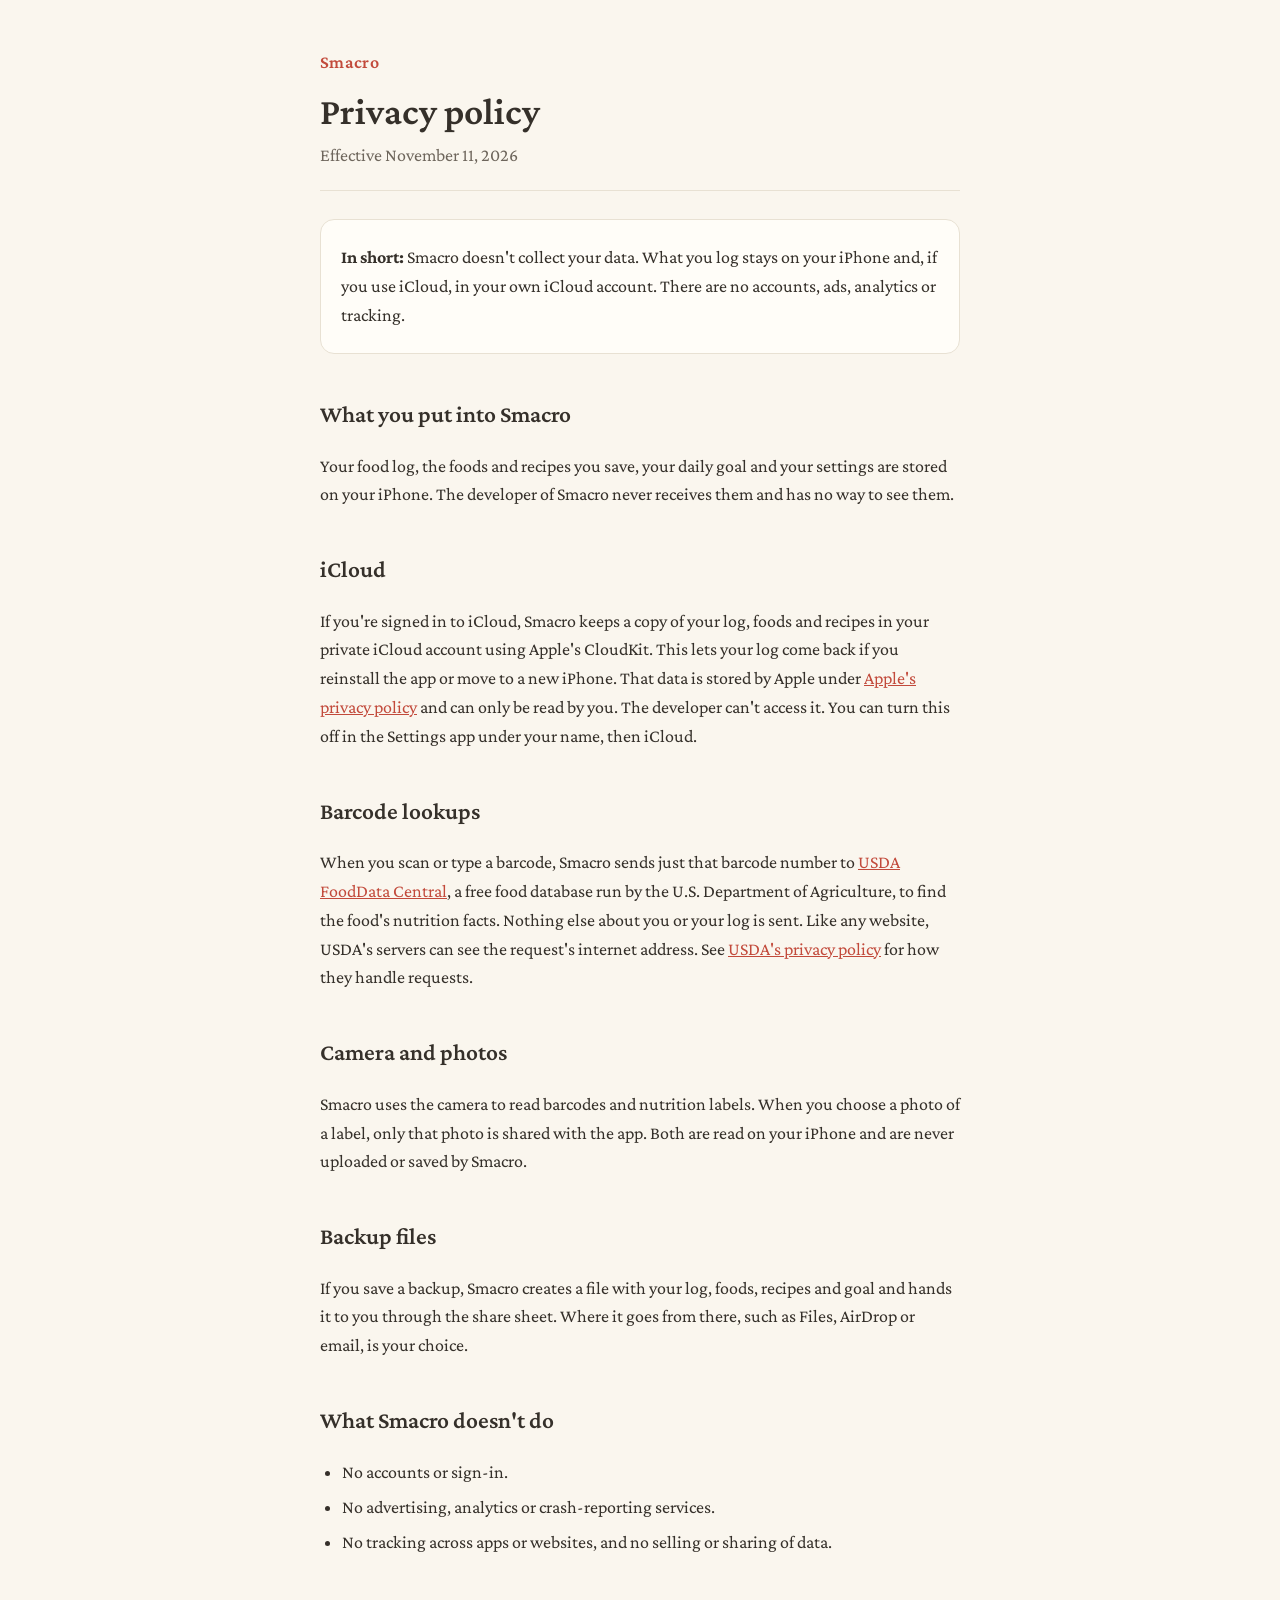
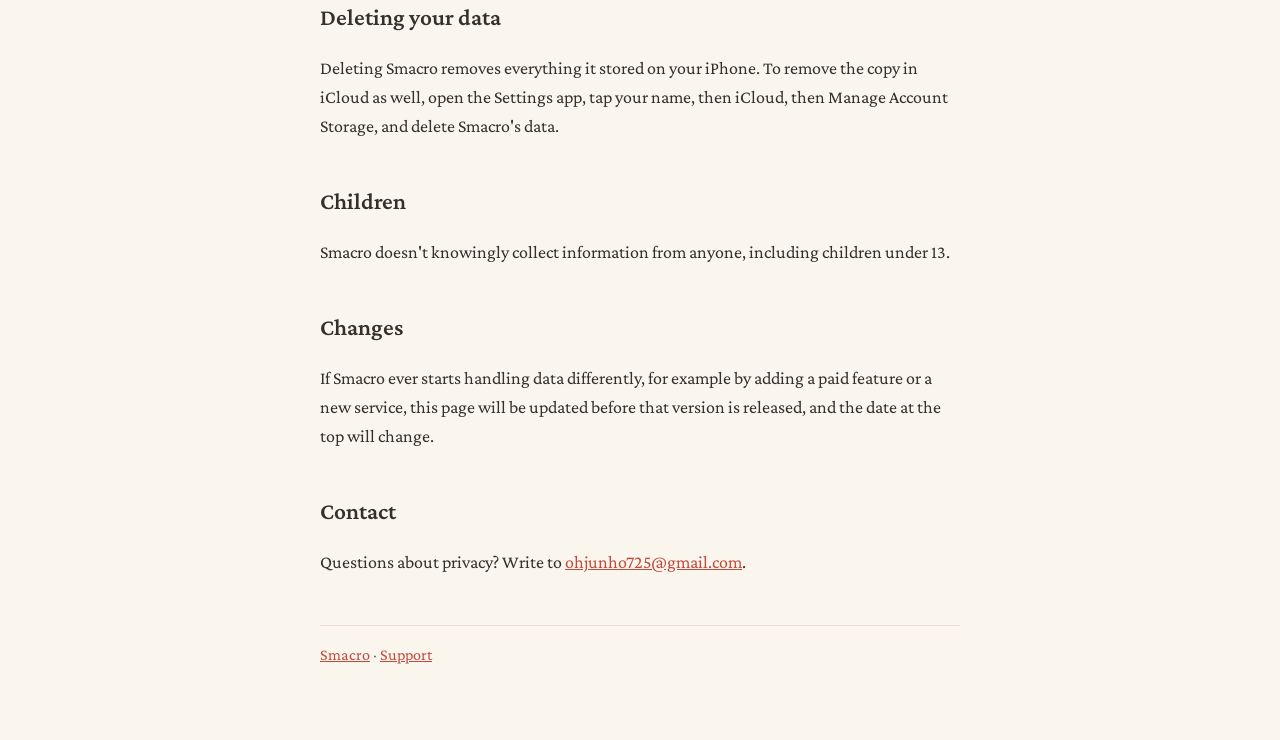
==== privacy.html @ b34d1b71 "Add the Smacro home, support and privacy policy pages Co-Authored-By: Claude Opus 5.5 <noreply@anthr" ====
<!doctype html>
<html lang="en">
<head>
<meta charset="utf-8">
<meta name="viewport" content="width=device-width, initial-scale=1">
<title>Smacro Privacy Policy</title>
<link rel="preconnect" href="https://fonts.googleapis.com">
<link href="https://fonts.googleapis.com/css2?family=Crimson+Pro:wght@400;600&display=swap" rel="stylesheet">
<link rel="stylesheet" href="style.css">
</head>
<body>
<main>
<header>
  <a class="brand" href="./">Smacro</a>
  <h1>Privacy policy</h1>
  <p class="meta">Effective November 11, 2026</p>
</header>

<div class="card">
  <p><strong>In short:</strong> Smacro doesn't collect your data. What you log stays on your iPhone and, if you use iCloud, in your own iCloud account. There are no accounts, ads, analytics or tracking.</p>
</div>

<h2>What you put into Smacro</h2>
<p>Your food log, the foods and recipes you save, your daily goal and your settings are stored on your iPhone. The developer of Smacro never receives them and has no way to see them.</p>

<h2>iCloud</h2>
<p>If you're signed in to iCloud, Smacro keeps a copy of your log, foods and recipes in your private iCloud account using Apple's CloudKit. This lets your log come back if you reinstall the app or move to a new iPhone. That data is stored by Apple under <a href="https://www.apple.com/legal/privacy/">Apple's privacy policy</a> and can only be read by you. The developer can't access it. You can turn this off in the Settings app under your name, then iCloud.</p>

<h2>Barcode lookups</h2>
<p>When you scan or type a barcode, Smacro sends just that barcode number to <a href="https://fdc.nal.usda.gov">USDA FoodData Central</a>, a free food database run by the U.S. Department of Agriculture, to find the food's nutrition facts. Nothing else about you or your log is sent. Like any website, USDA's servers can see the request's internet address. See <a href="https://www.usda.gov/privacy-policy">USDA's privacy policy</a> for how they handle requests.</p>

<h2>Camera and photos</h2>
<p>Smacro uses the camera to read barcodes and nutrition labels. When you choose a photo of a label, only that photo is shared with the app. Both are read on your iPhone and are never uploaded or saved by Smacro.</p>

<h2>Backup files</h2>
<p>If you save a backup, Smacro creates a file with your log, foods, recipes and goal and hands it to you through the share sheet. Where it goes from there, such as Files, AirDrop or email, is your choice.</p>

<h2>What Smacro doesn't do</h2>
<ul>
  <li>No accounts or sign-in.</li>
  <li>No advertising, analytics or crash-reporting services.</li>
  <li>No tracking across apps or websites, and no selling or sharing of data.</li>
</ul>

<h2>Deleting your data</h2>
<p>Deleting Smacro removes everything it stored on your iPhone. To remove the copy in iCloud as well, open the Settings app, tap your name, then iCloud, then Manage Account Storage, and delete Smacro's data.</p>

<h2>Children</h2>
<p>Smacro doesn't knowingly collect information from anyone, including children under 13.</p>

<h2>Changes</h2>
<p>If Smacro ever starts handling data differently, for example by adding a paid feature or a new service, this page will be updated before that version is released, and the date at the top will change.</p>

<h2>Contact</h2>
<p>Questions about privacy? Write to <a href="mailto:ohjunho725@gmail.com">ohjunho725@gmail.com</a>.</p>

<footer><a href="./">Smacro</a> · <a href="support.html">Support</a></footer>
</main>
</body>
</html>
---- style.css ----
:root {
  --paper: #FAF6EE;
  --card: #FFFDF8;
  --ink: #35302A;
  --soft: #6E665C;
  --rule: #E8E1D3;
  --accent: #C24A3B;
  color-scheme: light dark;
}
@media (prefers-color-scheme: dark) {
  :root {
    --paper: #1D1A17;
    --card: #282420;
    --ink: #E9E2D6;
    --soft: #A9A094;
    --rule: #35302A;
    --accent: #F2665C;
  }
}
* { box-sizing: border-box; }
body {
  margin: 0;
  background: var(--paper);
  color: var(--ink);
  font: 18px/1.6 "Crimson Pro", Georgia, "Times New Roman", serif;
  -webkit-text-size-adjust: 100%;
}
main { max-width: 680px; margin: 0 auto; padding: 48px 20px 72px; }
header { border-bottom: 1px solid var(--rule); padding-bottom: 20px; margin-bottom: 28px; }
.brand { color: var(--accent); text-decoration: none; font-weight: 600; letter-spacing: 0.02em; }
h1 { font-size: 2.1em; line-height: 1.15; margin: 0.35em 0 0.2em; font-weight: 600; }
h2 { font-size: 1.3em; margin: 1.8em 0 0.4em; font-weight: 600; }
p, li { color: var(--ink); }
.meta { color: var(--soft); margin: 0; }
a { color: var(--accent); }
ul { padding-left: 1.2em; }
li + li { margin-top: 0.35em; }
.card { background: var(--card); border: 1px solid var(--rule); border-radius: 14px; padding: 18px 20px; margin: 20px 0; }
.card p { margin: 0.3em 0; }
nav { display: flex; gap: 20px; flex-wrap: wrap; margin-top: 8px; }
footer { border-top: 1px solid var(--rule); margin-top: 48px; padding-top: 16px; color: var(--soft); font-size: 0.9em; }
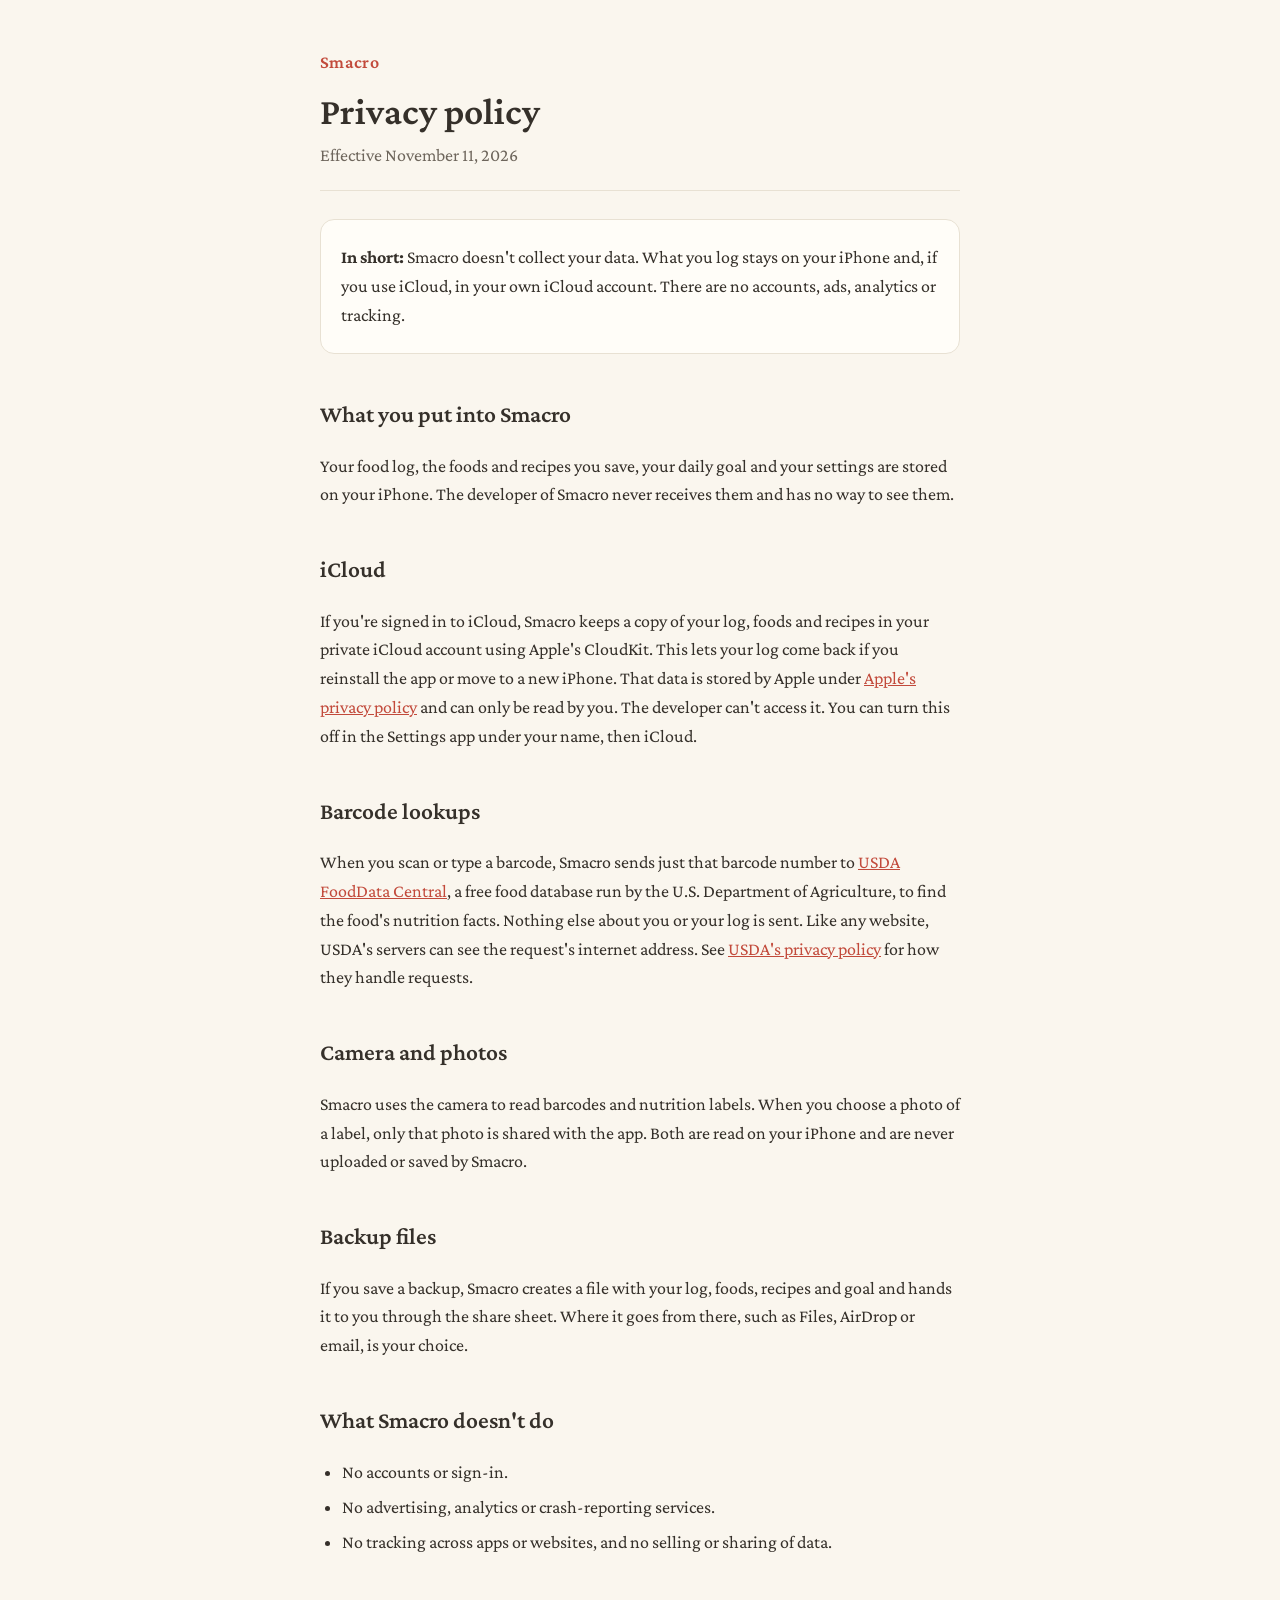
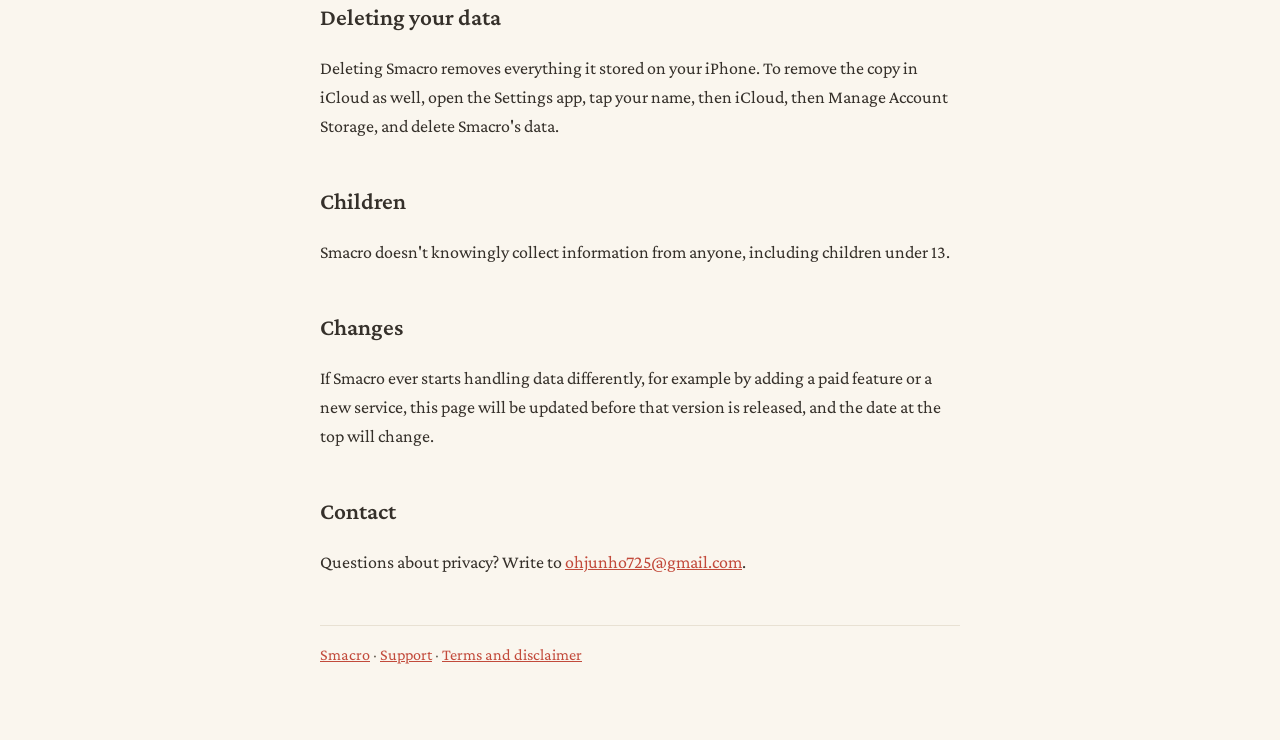
==== commit 31275ee3: "Add terms and a not-medical-advice disclaimer, linked from every page Co-Authored-By: Claude Opus 5." ====
--- a/privacy.html
+++ b/privacy.html
@@ -54,7 +54,7 @@
 <h2>Contact</h2>
 <p>Questions about privacy? Write to <a href="mailto:ohjunho725@gmail.com">ohjunho725@gmail.com</a>.</p>
 
-<footer><a href="./">Smacro</a> · <a href="support.html">Support</a></footer>
+<footer><a href="./">Smacro</a> · <a href="support.html">Support</a> · <a href="terms.html">Terms and disclaimer</a></footer>
 </main>
 </body>
 </html>
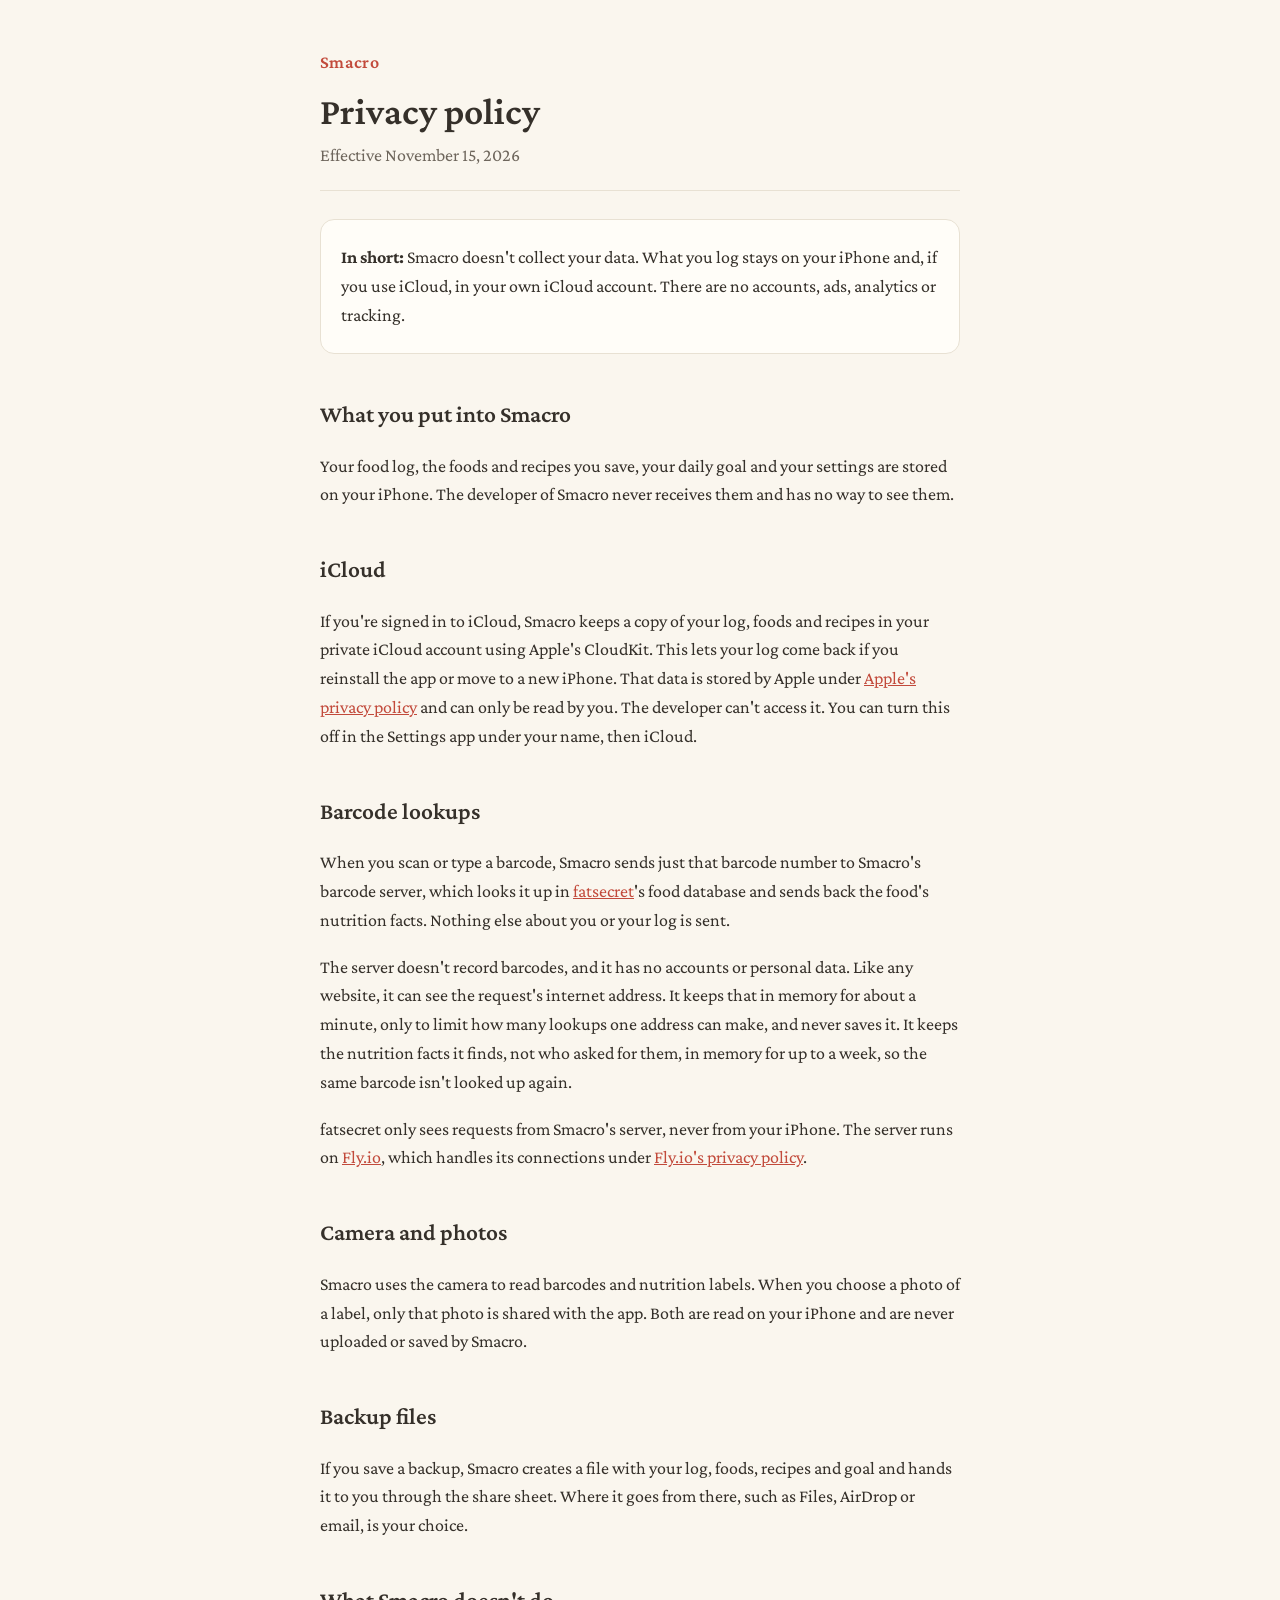
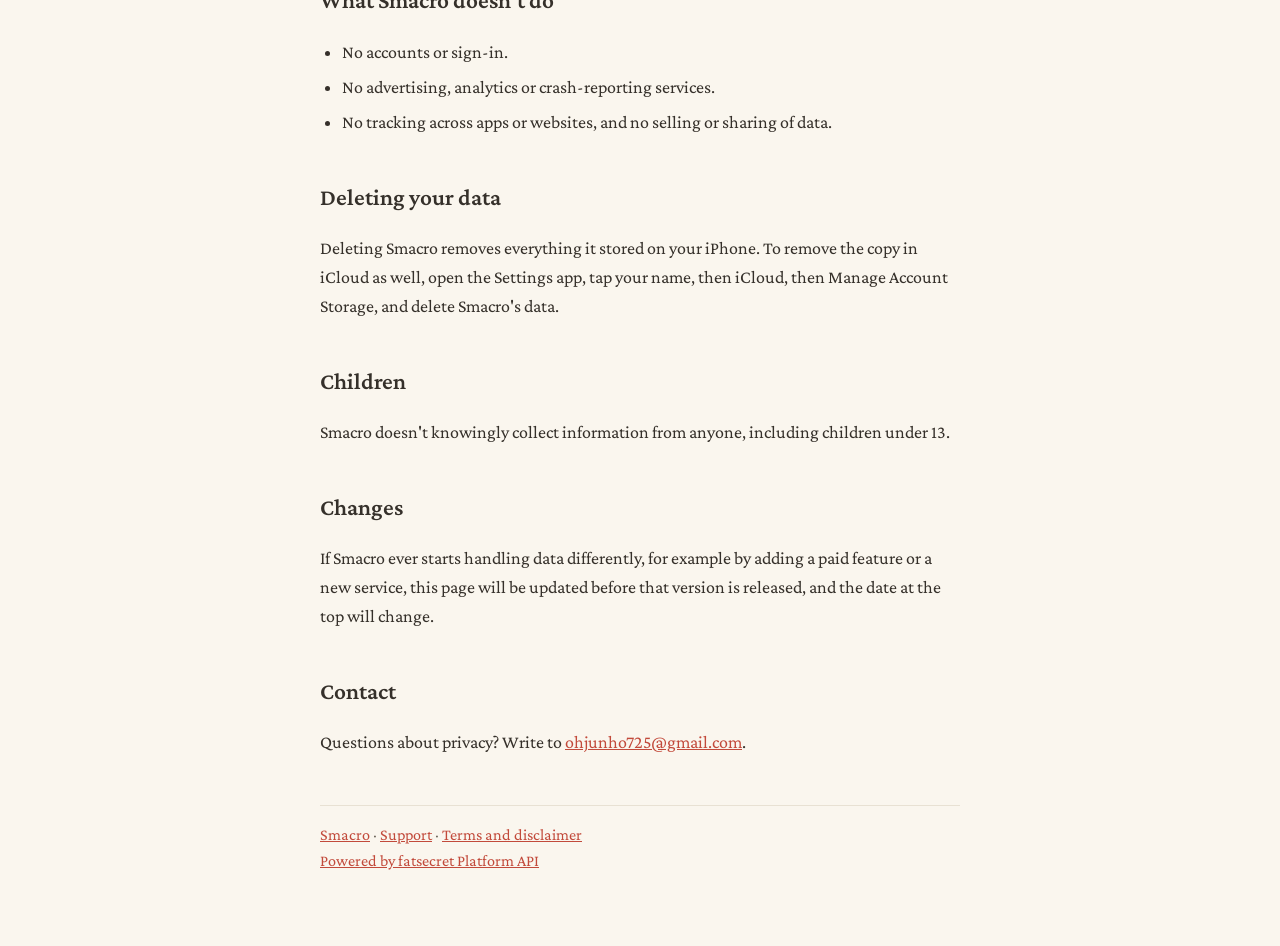
==== commit 36e1a29f: "Say barcodes are looked up in fatsecret, and credit fatsecret Barcode lookups now go to Smacro's own" ====
--- a/privacy.html
+++ b/privacy.html
@@ -13,7 +13,7 @@
 <header>
   <a class="brand" href="./">Smacro</a>
   <h1>Privacy policy</h1>
-  <p class="meta">Effective November 11, 2026</p>
+  <p class="meta">Effective November 15, 2026</p>
 </header>
 
 <div class="card">
@@ -27,7 +27,9 @@
 <p>If you're signed in to iCloud, Smacro keeps a copy of your log, foods and recipes in your private iCloud account using Apple's CloudKit. This lets your log come back if you reinstall the app or move to a new iPhone. That data is stored by Apple under <a href="https://www.apple.com/legal/privacy/">Apple's privacy policy</a> and can only be read by you. The developer can't access it. You can turn this off in the Settings app under your name, then iCloud.</p>
 
 <h2>Barcode lookups</h2>
-<p>When you scan or type a barcode, Smacro sends just that barcode number to <a href="https://fdc.nal.usda.gov">USDA FoodData Central</a>, a free food database run by the U.S. Department of Agriculture, to find the food's nutrition facts. Nothing else about you or your log is sent. Like any website, USDA's servers can see the request's internet address. See <a href="https://www.usda.gov/privacy-policy">USDA's privacy policy</a> for how they handle requests.</p>
+<p>When you scan or type a barcode, Smacro sends just that barcode number to Smacro's barcode server, which looks it up in <a href="https://www.fatsecret.com">fatsecret</a>'s food database and sends back the food's nutrition facts. Nothing else about you or your log is sent.</p>
+<p>The server doesn't record barcodes, and it has no accounts or personal data. Like any website, it can see the request's internet address. It keeps that in memory for about a minute, only to limit how many lookups one address can make, and never saves it. It keeps the nutrition facts it finds, not who asked for them, in memory for up to a week, so the same barcode isn't looked up again.</p>
+<p>fatsecret only sees requests from Smacro's server, never from your iPhone. The server runs on <a href="https://fly.io">Fly.io</a>, which handles its connections under <a href="https://fly.io/legal/privacy-policy">Fly.io's privacy policy</a>.</p>
 
 <h2>Camera and photos</h2>
 <p>Smacro uses the camera to read barcodes and nutrition labels. When you choose a photo of a label, only that photo is shared with the app. Both are read on your iPhone and are never uploaded or saved by Smacro.</p>
@@ -54,7 +56,7 @@
 <h2>Contact</h2>
 <p>Questions about privacy? Write to <a href="mailto:ohjunho725@gmail.com">ohjunho725@gmail.com</a>.</p>
 
-<footer><a href="./">Smacro</a> · <a href="support.html">Support</a> · <a href="terms.html">Terms and disclaimer</a></footer>
+<footer><a href="./">Smacro</a> · <a href="support.html">Support</a> · <a href="terms.html">Terms and disclaimer</a><br><a href="https://platform.fatsecret.com">Powered by fatsecret Platform API</a></footer>
 </main>
 </body>
 </html>
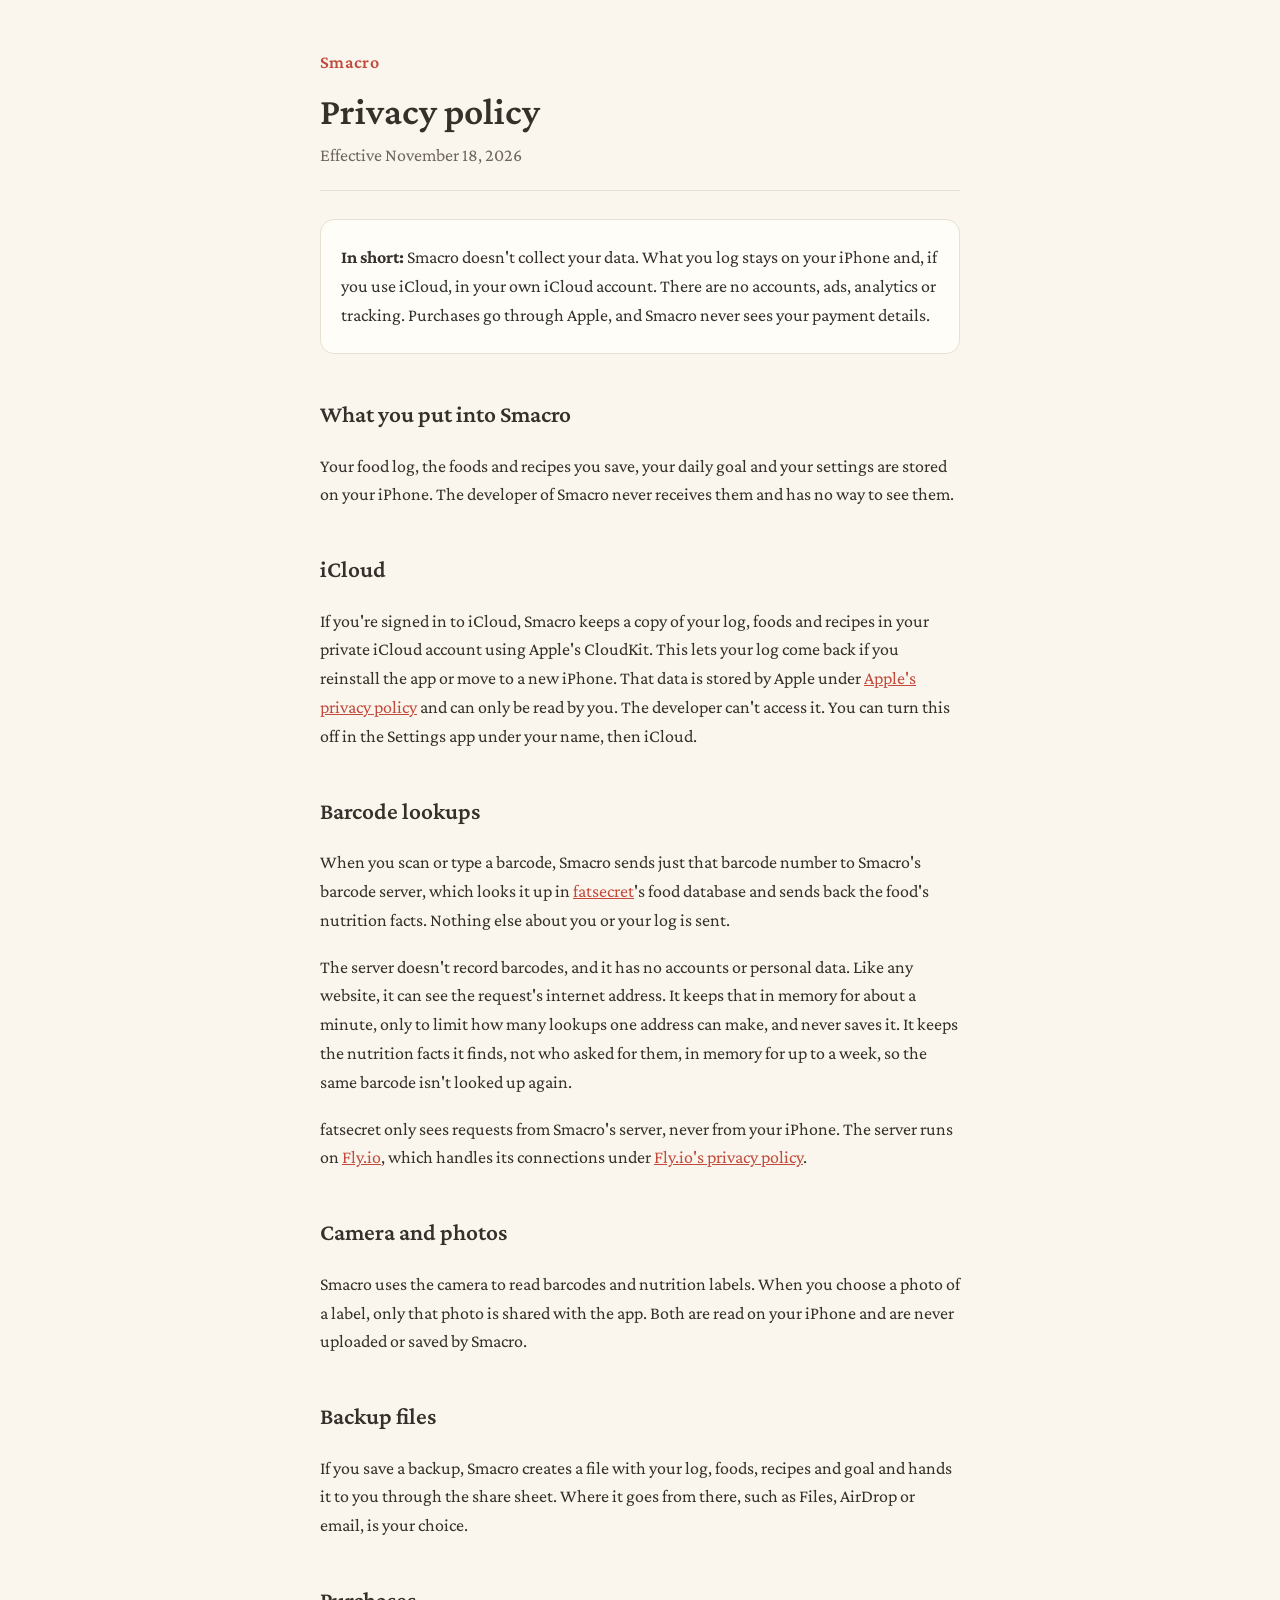
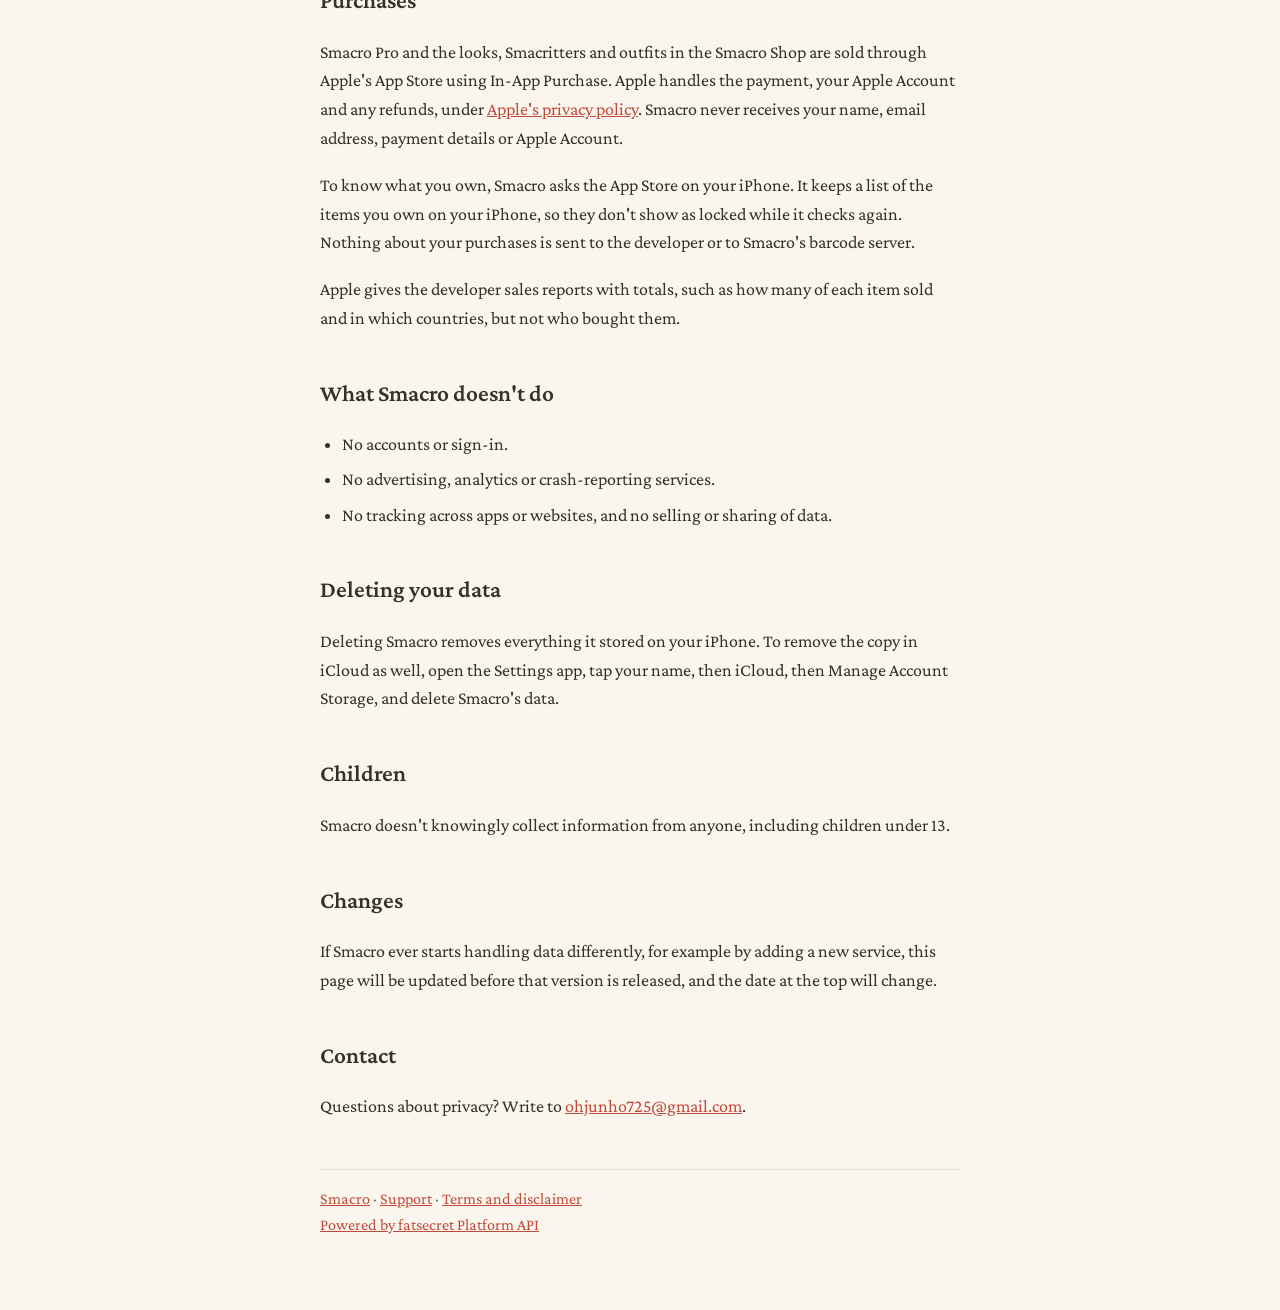
==== commit a15113c7: "Cover purchases in the privacy policy, support page and terms The privacy policy says purchases go t" ====
--- a/privacy.html
+++ b/privacy.html
@@ -13,11 +13,11 @@
 <header>
   <a class="brand" href="./">Smacro</a>
   <h1>Privacy policy</h1>
-  <p class="meta">Effective November 15, 2026</p>
+  <p class="meta">Effective November 18, 2026</p>
 </header>
 
 <div class="card">
-  <p><strong>In short:</strong> Smacro doesn't collect your data. What you log stays on your iPhone and, if you use iCloud, in your own iCloud account. There are no accounts, ads, analytics or tracking.</p>
+  <p><strong>In short:</strong> Smacro doesn't collect your data. What you log stays on your iPhone and, if you use iCloud, in your own iCloud account. There are no accounts, ads, analytics or tracking. Purchases go through Apple, and Smacro never sees your payment details.</p>
 </div>
 
 <h2>What you put into Smacro</h2>
@@ -37,6 +37,11 @@
 <h2>Backup files</h2>
 <p>If you save a backup, Smacro creates a file with your log, foods, recipes and goal and hands it to you through the share sheet. Where it goes from there, such as Files, AirDrop or email, is your choice.</p>
 
+<h2>Purchases</h2>
+<p>Smacro Pro and the looks, Smacritters and outfits in the Smacro Shop are sold through Apple's App Store using In-App Purchase. Apple handles the payment, your Apple Account and any refunds, under <a href="https://www.apple.com/legal/privacy/">Apple's privacy policy</a>. Smacro never receives your name, email address, payment details or Apple Account.</p>
+<p>To know what you own, Smacro asks the App Store on your iPhone. It keeps a list of the items you own on your iPhone, so they don't show as locked while it checks again. Nothing about your purchases is sent to the developer or to Smacro's barcode server.</p>
+<p>Apple gives the developer sales reports with totals, such as how many of each item sold and in which countries, but not who bought them.</p>
+
 <h2>What Smacro doesn't do</h2>
 <ul>
   <li>No accounts or sign-in.</li>
@@ -51,7 +56,7 @@
 <p>Smacro doesn't knowingly collect information from anyone, including children under 13.</p>
 
 <h2>Changes</h2>
-<p>If Smacro ever starts handling data differently, for example by adding a paid feature or a new service, this page will be updated before that version is released, and the date at the top will change.</p>
+<p>If Smacro ever starts handling data differently, for example by adding a new service, this page will be updated before that version is released, and the date at the top will change.</p>
 
 <h2>Contact</h2>
 <p>Questions about privacy? Write to <a href="mailto:ohjunho725@gmail.com">ohjunho725@gmail.com</a>.</p>
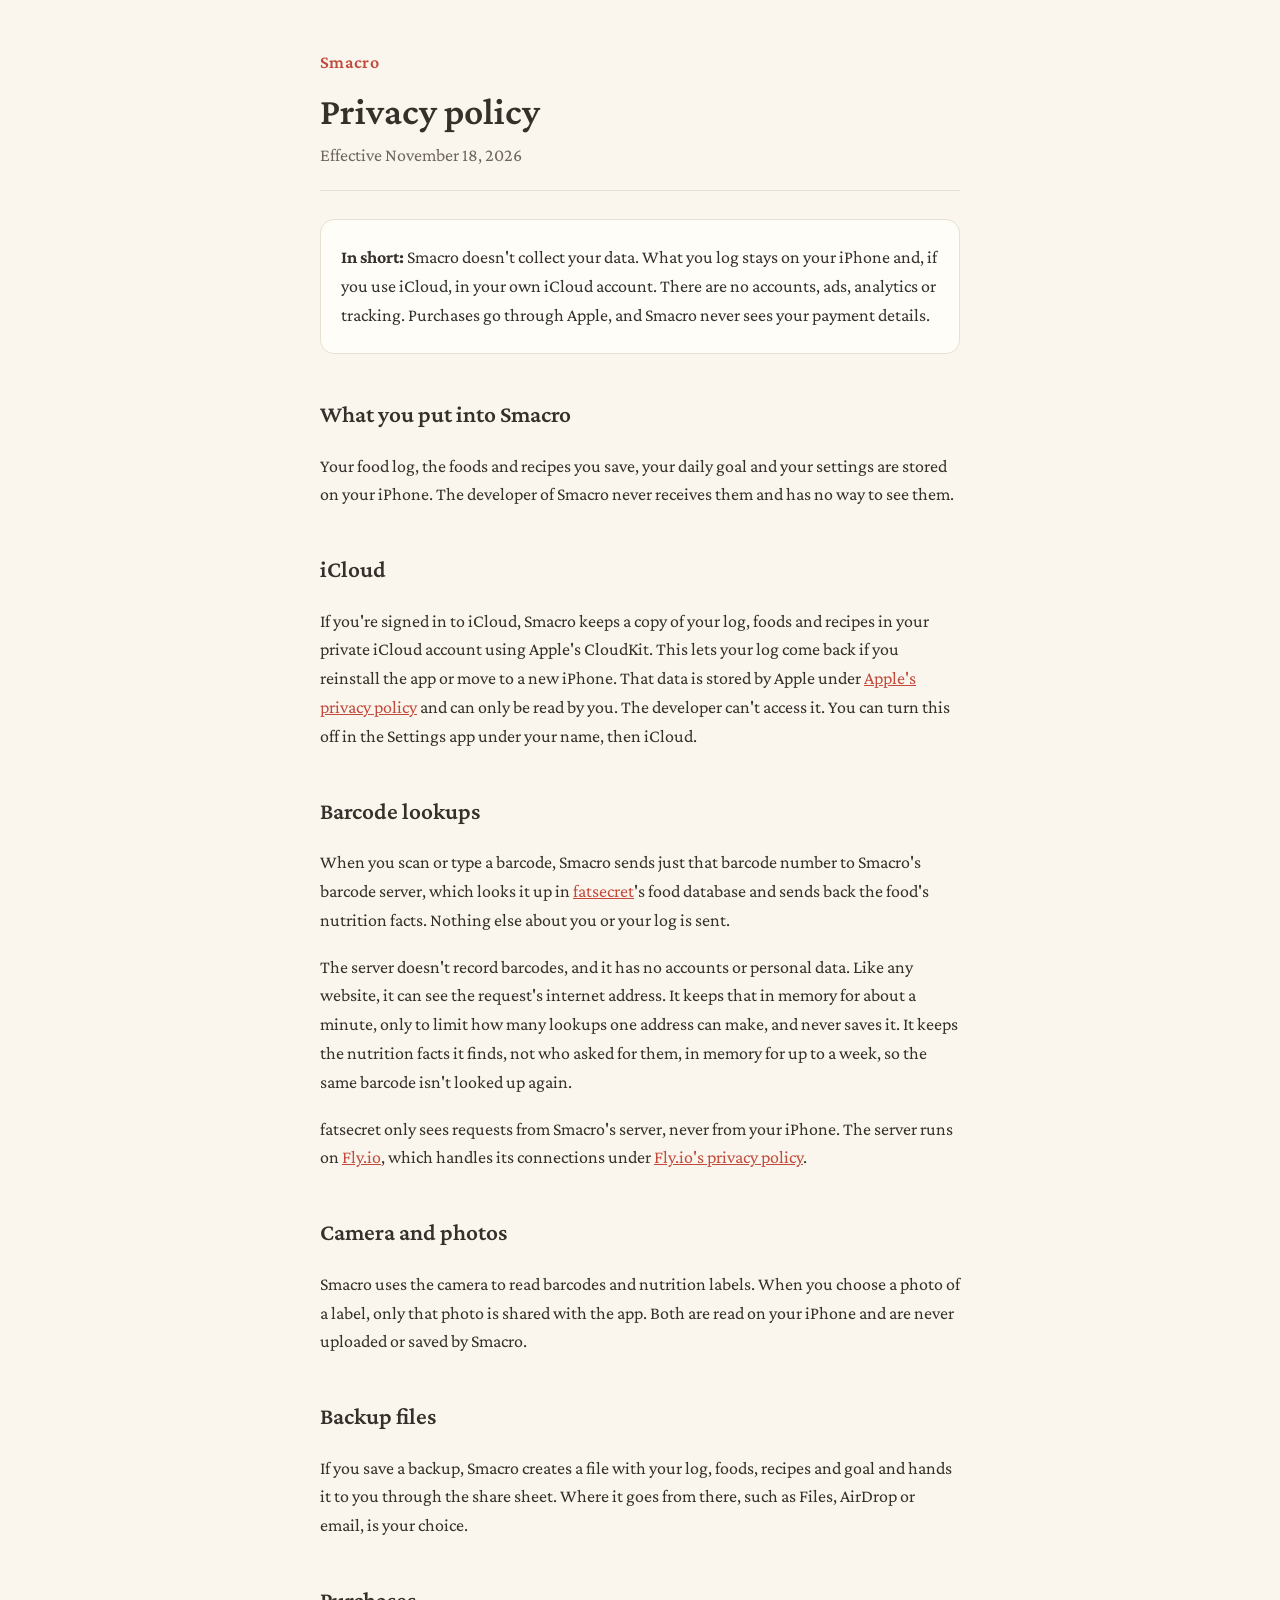
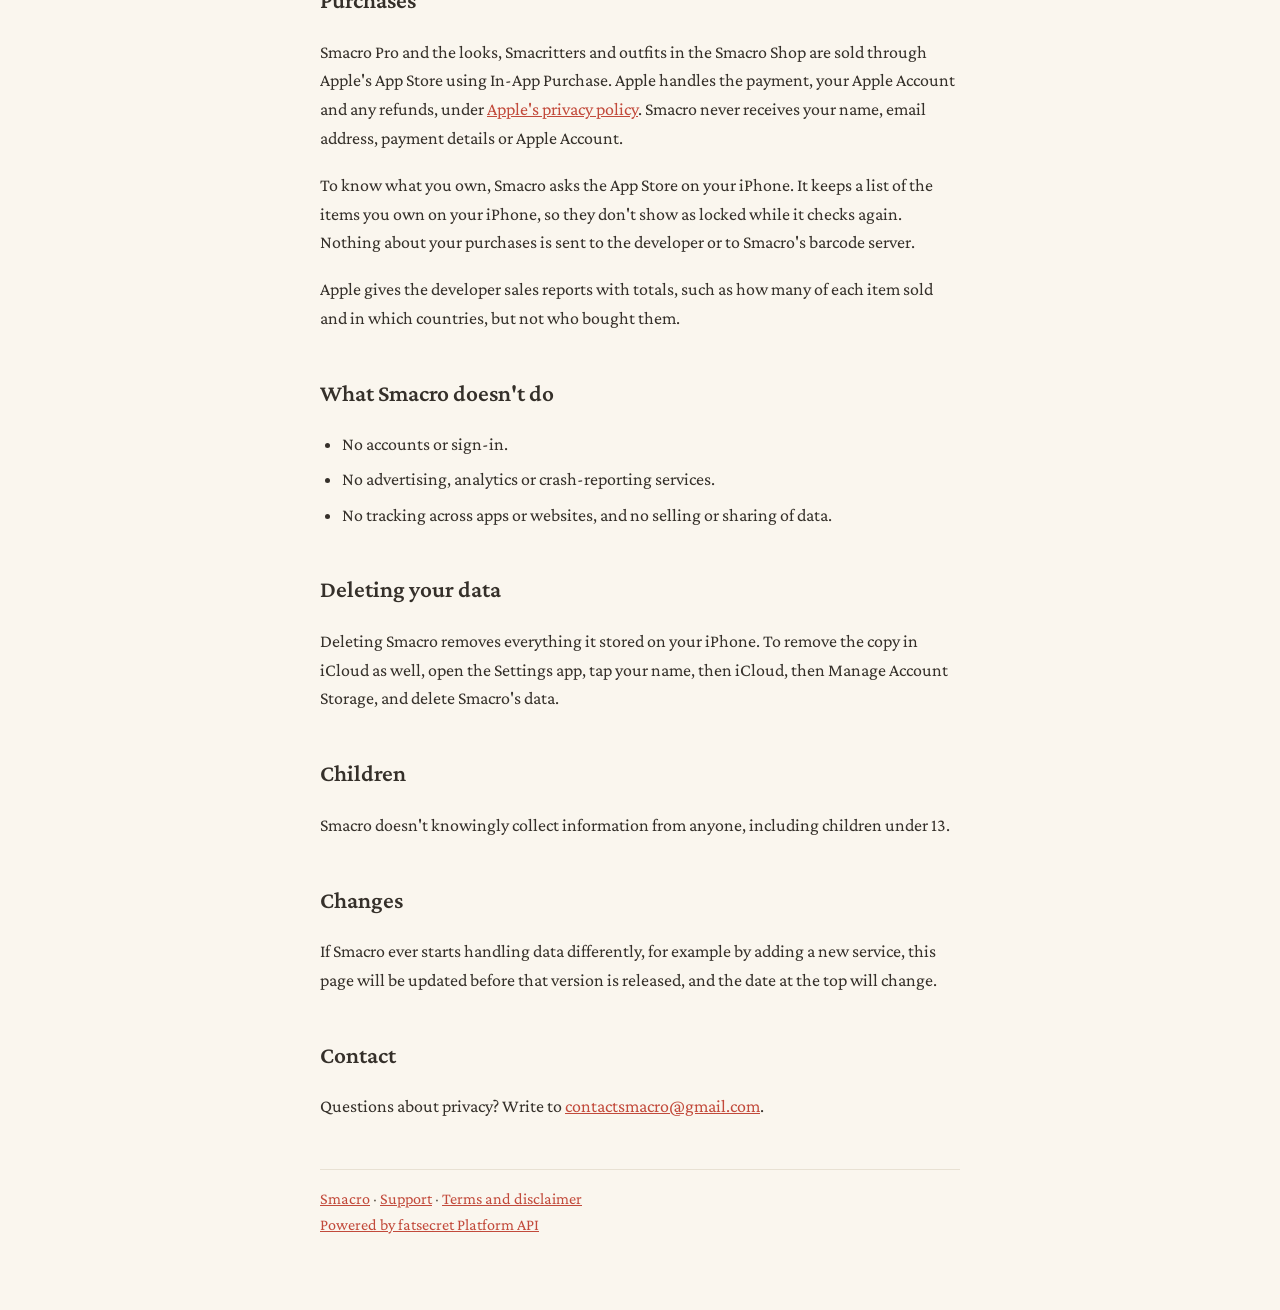
==== commit 4e62379a: "Use the Smacro contact email on all pages Co-Authored-By: Claude Sonnet 5.5 <noreply@anthropic.com>" ====
--- a/privacy.html
+++ b/privacy.html
@@ -59,7 +59,7 @@
 <p>If Smacro ever starts handling data differently, for example by adding a new service, this page will be updated before that version is released, and the date at the top will change.</p>
 
 <h2>Contact</h2>
-<p>Questions about privacy? Write to <a href="mailto:ohjunho725@gmail.com">ohjunho725@gmail.com</a>.</p>
+<p>Questions about privacy? Write to <a href="mailto:contactsmacro@gmail.com">contactsmacro@gmail.com</a>.</p>
 
 <footer><a href="./">Smacro</a> · <a href="support.html">Support</a> · <a href="terms.html">Terms and disclaimer</a><br><a href="https://platform.fatsecret.com">Powered by fatsecret Platform API</a></footer>
 </main>
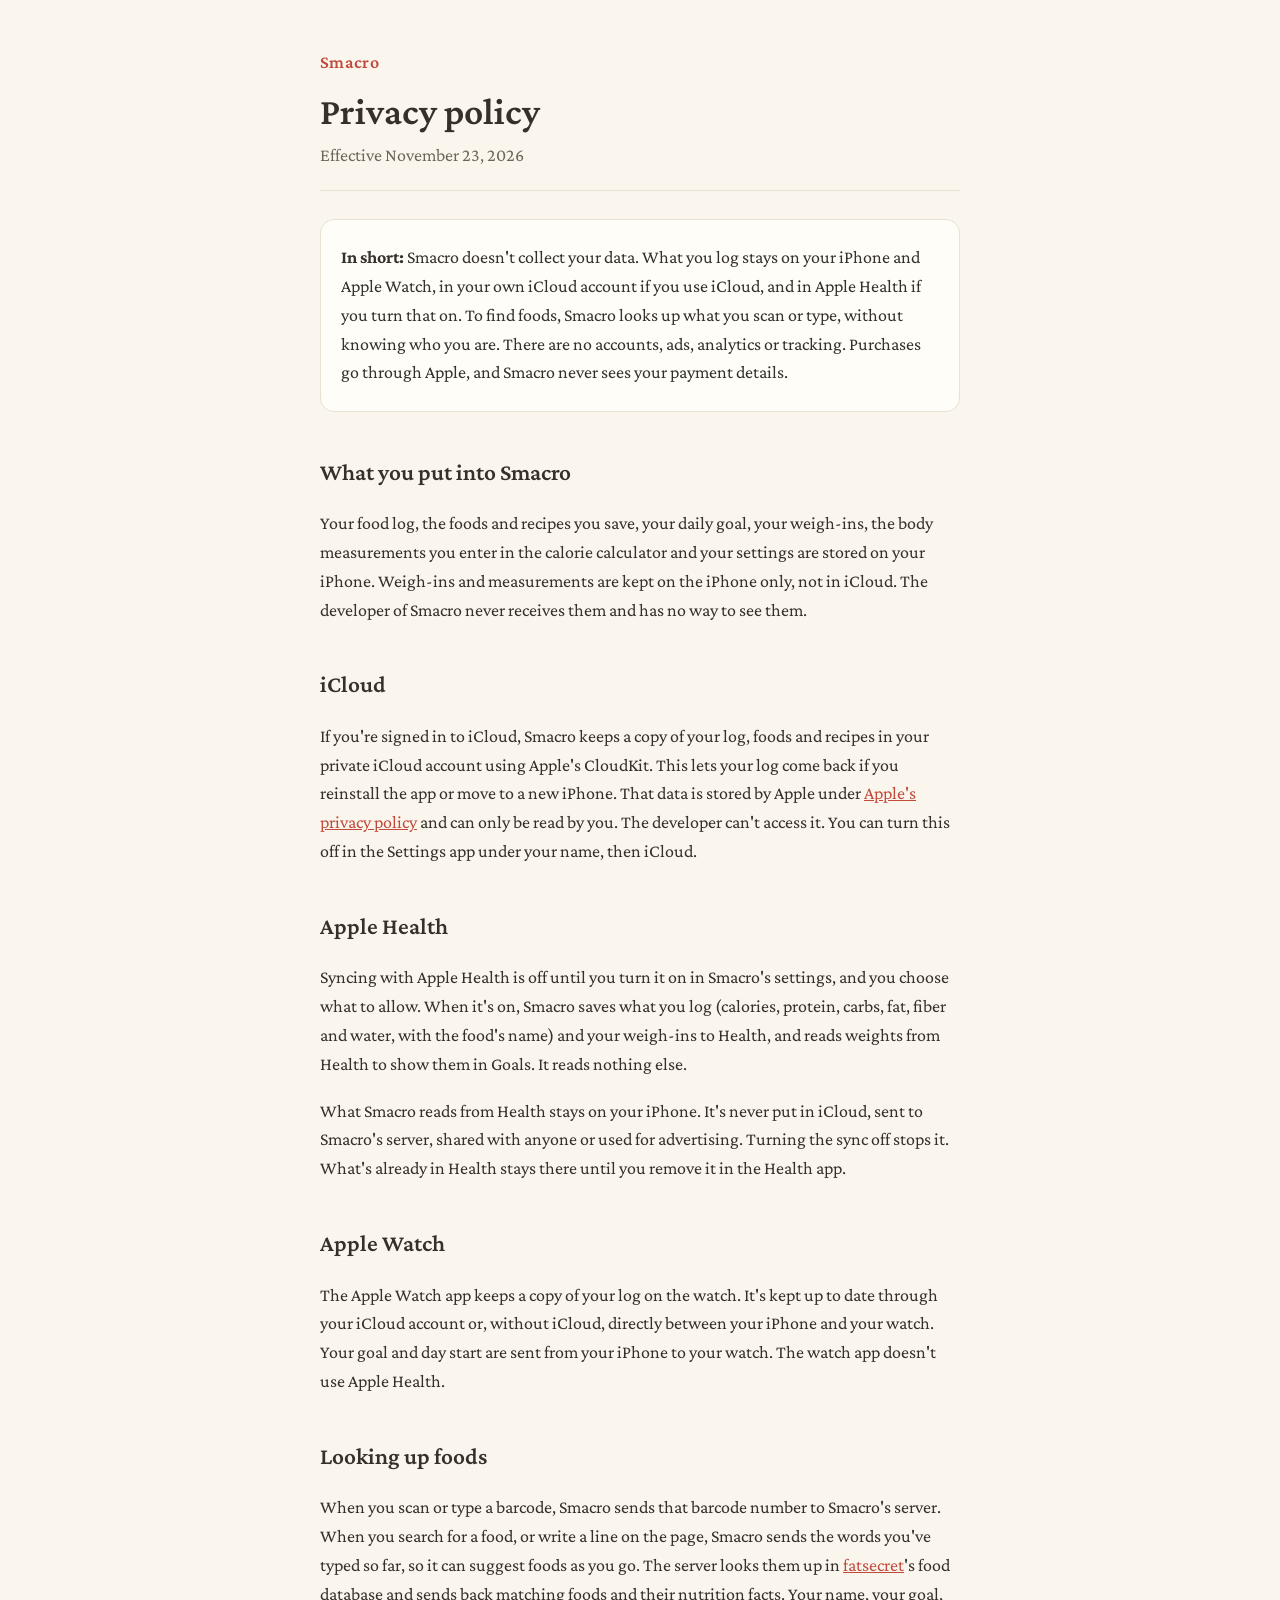
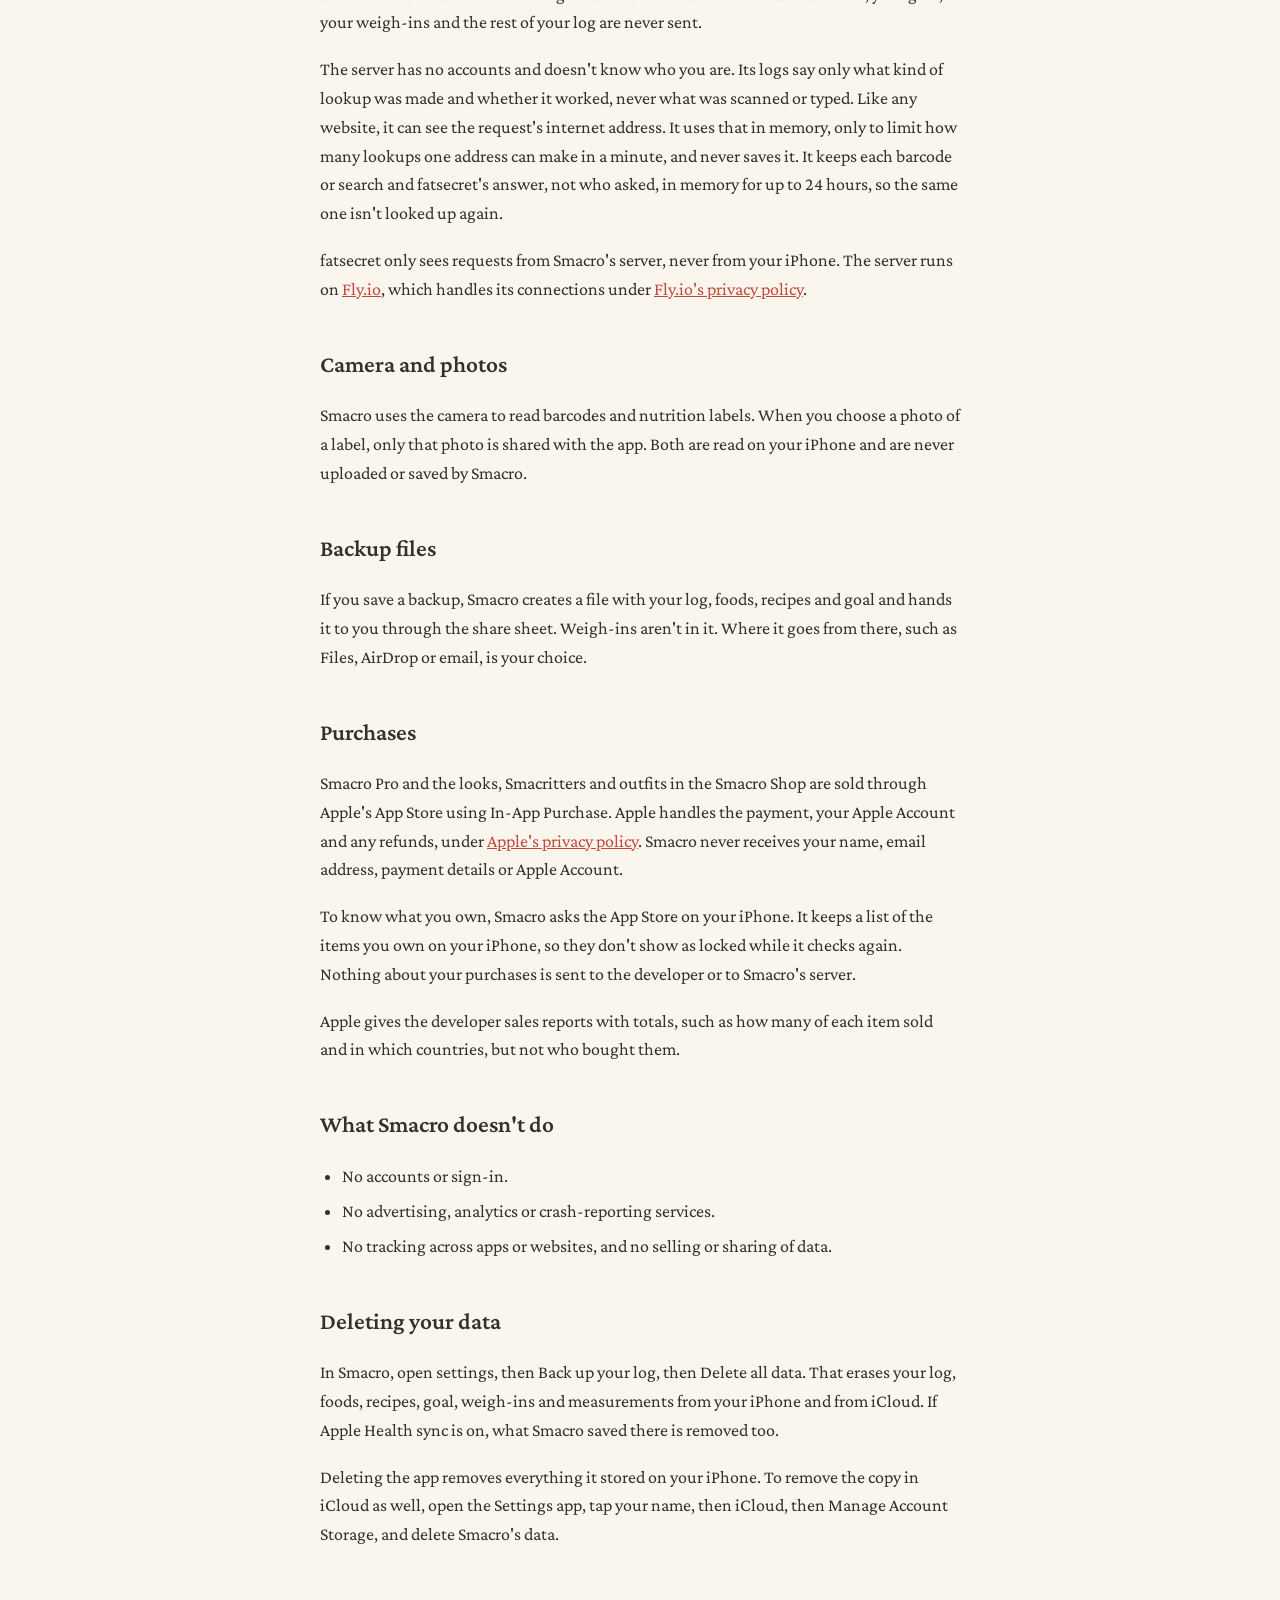
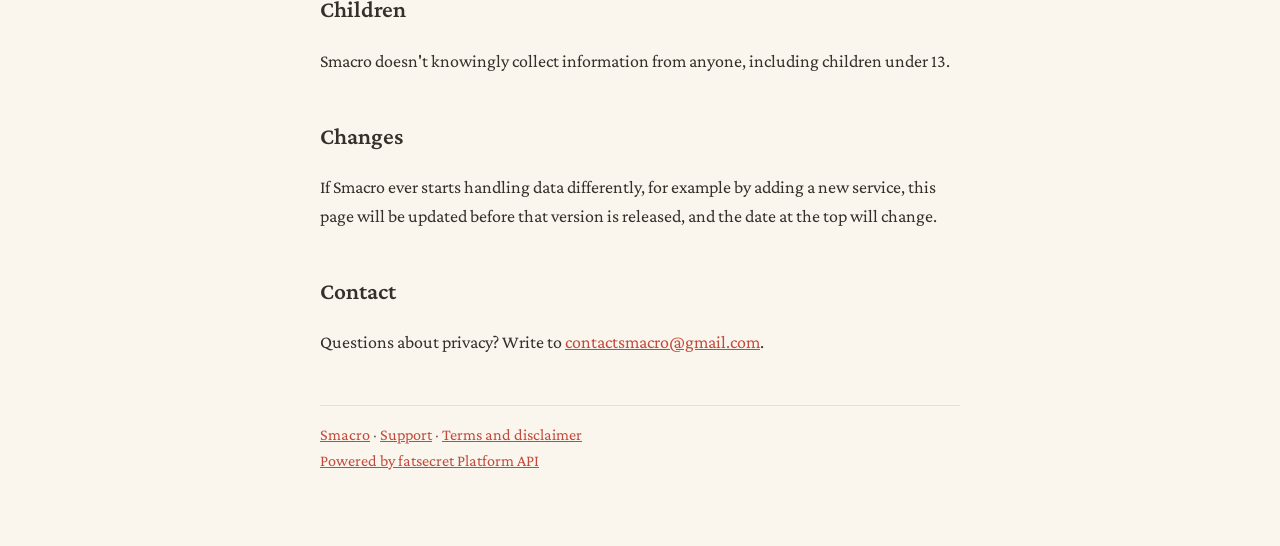
==== commit 281f64e9: "Bring the privacy, support and terms pages up to date for 1.0 Cover food search, Apple Health, the A" ====
--- a/privacy.html
+++ b/privacy.html
@@ -13,33 +13,40 @@
 <header>
   <a class="brand" href="./">Smacro</a>
   <h1>Privacy policy</h1>
-  <p class="meta">Effective November 18, 2026</p>
+  <p class="meta">Effective November 23, 2026</p>
 </header>
 
 <div class="card">
-  <p><strong>In short:</strong> Smacro doesn't collect your data. What you log stays on your iPhone and, if you use iCloud, in your own iCloud account. There are no accounts, ads, analytics or tracking. Purchases go through Apple, and Smacro never sees your payment details.</p>
+  <p><strong>In short:</strong> Smacro doesn't collect your data. What you log stays on your iPhone and Apple Watch, in your own iCloud account if you use iCloud, and in Apple Health if you turn that on. To find foods, Smacro looks up what you scan or type, without knowing who you are. There are no accounts, ads, analytics or tracking. Purchases go through Apple, and Smacro never sees your payment details.</p>
 </div>
 
 <h2>What you put into Smacro</h2>
-<p>Your food log, the foods and recipes you save, your daily goal and your settings are stored on your iPhone. The developer of Smacro never receives them and has no way to see them.</p>
+<p>Your food log, the foods and recipes you save, your daily goal, your weigh-ins, the body measurements you enter in the calorie calculator and your settings are stored on your iPhone. Weigh-ins and measurements are kept on the iPhone only, not in iCloud. The developer of Smacro never receives them and has no way to see them.</p>
 
 <h2>iCloud</h2>
 <p>If you're signed in to iCloud, Smacro keeps a copy of your log, foods and recipes in your private iCloud account using Apple's CloudKit. This lets your log come back if you reinstall the app or move to a new iPhone. That data is stored by Apple under <a href="https://www.apple.com/legal/privacy/">Apple's privacy policy</a> and can only be read by you. The developer can't access it. You can turn this off in the Settings app under your name, then iCloud.</p>
 
-<h2>Barcode lookups</h2>
-<p>When you scan or type a barcode, Smacro sends just that barcode number to Smacro's barcode server, which looks it up in <a href="https://www.fatsecret.com">fatsecret</a>'s food database and sends back the food's nutrition facts. Nothing else about you or your log is sent.</p>
-<p>The server doesn't record barcodes, and it has no accounts or personal data. Like any website, it can see the request's internet address. It keeps that in memory for about a minute, only to limit how many lookups one address can make, and never saves it. It keeps the nutrition facts it finds, not who asked for them, in memory for up to a week, so the same barcode isn't looked up again.</p>
+<h2>Apple Health</h2>
+<p>Syncing with Apple Health is off until you turn it on in Smacro's settings, and you choose what to allow. When it's on, Smacro saves what you log (calories, protein, carbs, fat, fiber and water, with the food's name) and your weigh-ins to Health, and reads weights from Health to show them in Goals. It reads nothing else.</p>
+<p>What Smacro reads from Health stays on your iPhone. It's never put in iCloud, sent to Smacro's server, shared with anyone or used for advertising. Turning the sync off stops it. What's already in Health stays there until you remove it in the Health app.</p>
+
+<h2>Apple Watch</h2>
+<p>The Apple Watch app keeps a copy of your log on the watch. It's kept up to date through your iCloud account or, without iCloud, directly between your iPhone and your watch. Your goal and day start are sent from your iPhone to your watch. The watch app doesn't use Apple Health.</p>
+
+<h2>Looking up foods</h2>
+<p>When you scan or type a barcode, Smacro sends that barcode number to Smacro's server. When you search for a food, or write a line on the page, Smacro sends the words you've typed so far, so it can suggest foods as you go. The server looks them up in <a href="https://www.fatsecret.com">fatsecret</a>'s food database and sends back matching foods and their nutrition facts. Your name, your goal, your weigh-ins and the rest of your log are never sent.</p>
+<p>The server has no accounts and doesn't know who you are. Its logs say only what kind of lookup was made and whether it worked, never what was scanned or typed. Like any website, it can see the request's internet address. It uses that in memory, only to limit how many lookups one address can make in a minute, and never saves it. It keeps each barcode or search and fatsecret's answer, not who asked, in memory for up to 24 hours, so the same one isn't looked up again.</p>
 <p>fatsecret only sees requests from Smacro's server, never from your iPhone. The server runs on <a href="https://fly.io">Fly.io</a>, which handles its connections under <a href="https://fly.io/legal/privacy-policy">Fly.io's privacy policy</a>.</p>
 
 <h2>Camera and photos</h2>
 <p>Smacro uses the camera to read barcodes and nutrition labels. When you choose a photo of a label, only that photo is shared with the app. Both are read on your iPhone and are never uploaded or saved by Smacro.</p>
 
 <h2>Backup files</h2>
-<p>If you save a backup, Smacro creates a file with your log, foods, recipes and goal and hands it to you through the share sheet. Where it goes from there, such as Files, AirDrop or email, is your choice.</p>
+<p>If you save a backup, Smacro creates a file with your log, foods, recipes and goal and hands it to you through the share sheet. Weigh-ins aren't in it. Where it goes from there, such as Files, AirDrop or email, is your choice.</p>
 
 <h2>Purchases</h2>
 <p>Smacro Pro and the looks, Smacritters and outfits in the Smacro Shop are sold through Apple's App Store using In-App Purchase. Apple handles the payment, your Apple Account and any refunds, under <a href="https://www.apple.com/legal/privacy/">Apple's privacy policy</a>. Smacro never receives your name, email address, payment details or Apple Account.</p>
-<p>To know what you own, Smacro asks the App Store on your iPhone. It keeps a list of the items you own on your iPhone, so they don't show as locked while it checks again. Nothing about your purchases is sent to the developer or to Smacro's barcode server.</p>
+<p>To know what you own, Smacro asks the App Store on your iPhone. It keeps a list of the items you own on your iPhone, so they don't show as locked while it checks again. Nothing about your purchases is sent to the developer or to Smacro's server.</p>
 <p>Apple gives the developer sales reports with totals, such as how many of each item sold and in which countries, but not who bought them.</p>
 
 <h2>What Smacro doesn't do</h2>
@@ -50,7 +57,8 @@
 </ul>
 
 <h2>Deleting your data</h2>
-<p>Deleting Smacro removes everything it stored on your iPhone. To remove the copy in iCloud as well, open the Settings app, tap your name, then iCloud, then Manage Account Storage, and delete Smacro's data.</p>
+<p>In Smacro, open settings, then Back up your log, then Delete all data. That erases your log, foods, recipes, goal, weigh-ins and measurements from your iPhone and from iCloud. If Apple Health sync is on, what Smacro saved there is removed too.</p>
+<p>Deleting the app removes everything it stored on your iPhone. To remove the copy in iCloud as well, open the Settings app, tap your name, then iCloud, then Manage Account Storage, and delete Smacro's data.</p>
 
 <h2>Children</h2>
 <p>Smacro doesn't knowingly collect information from anyone, including children under 13.</p>
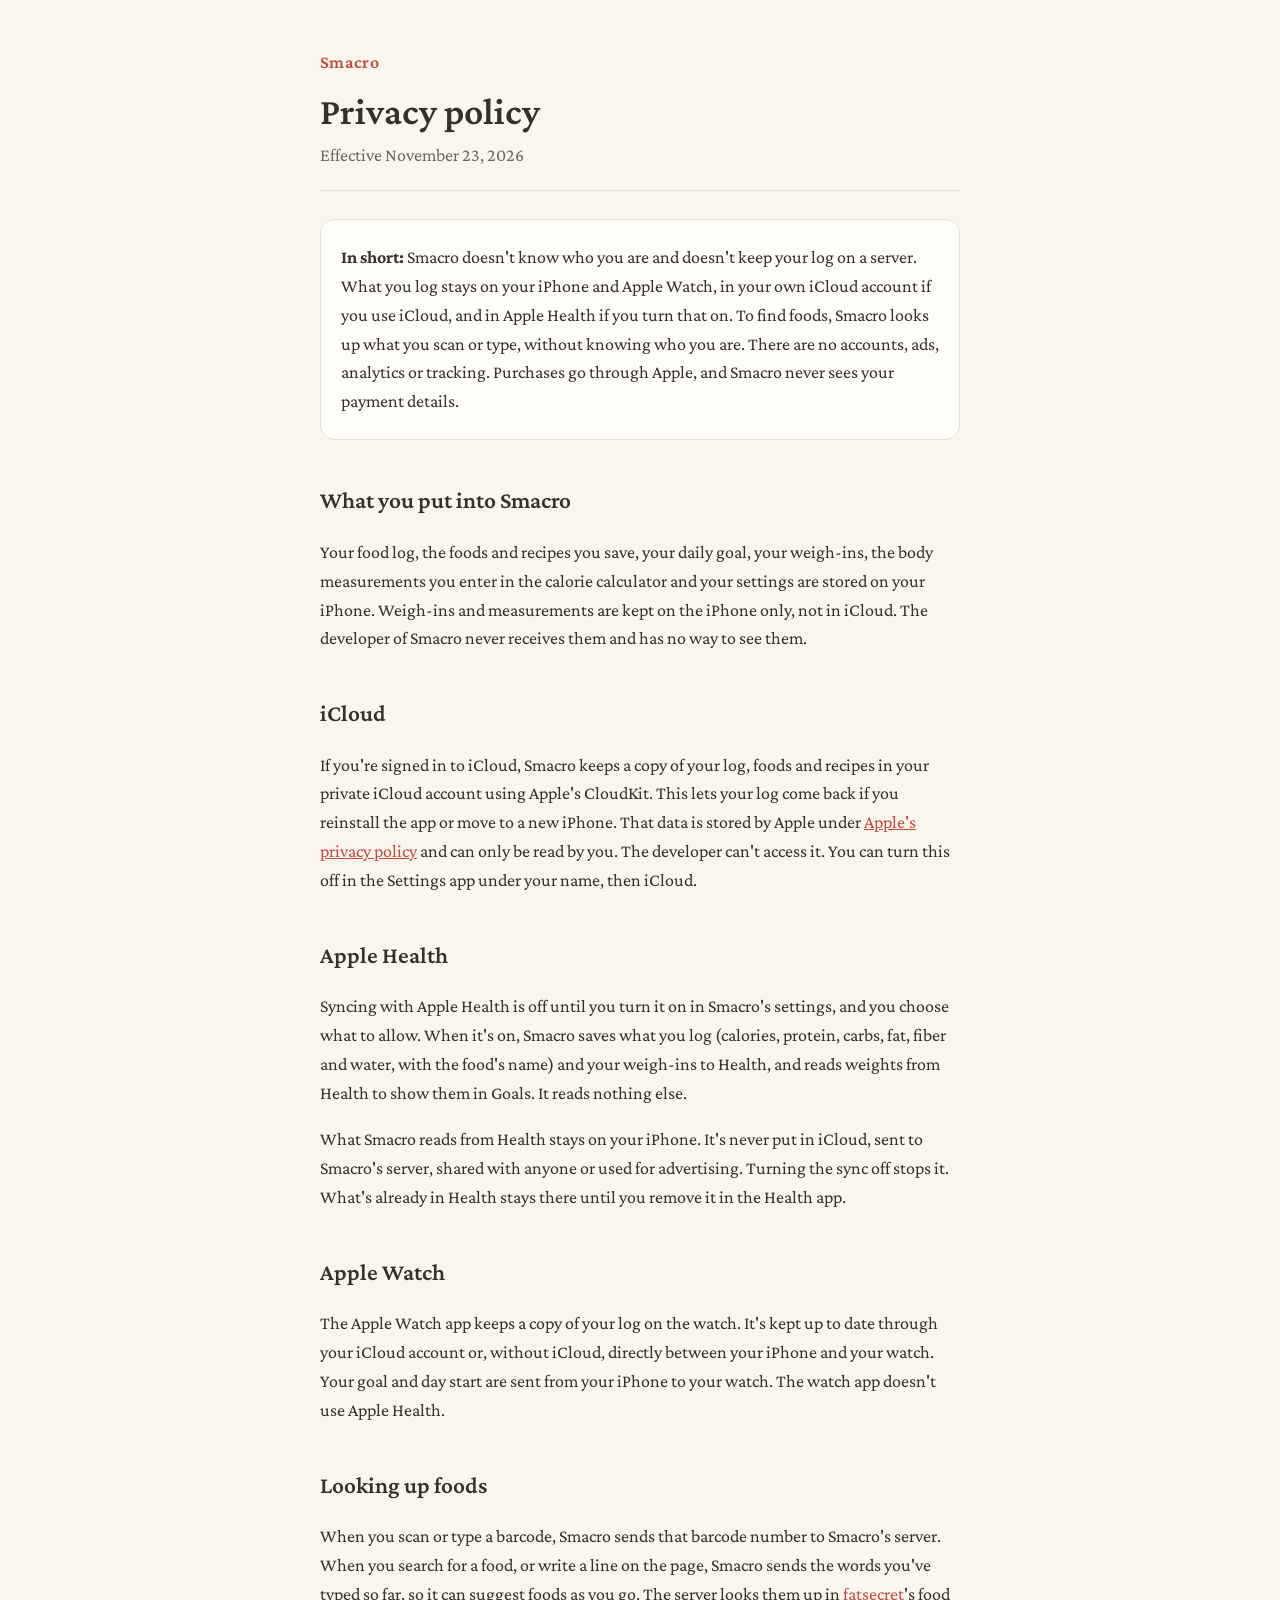
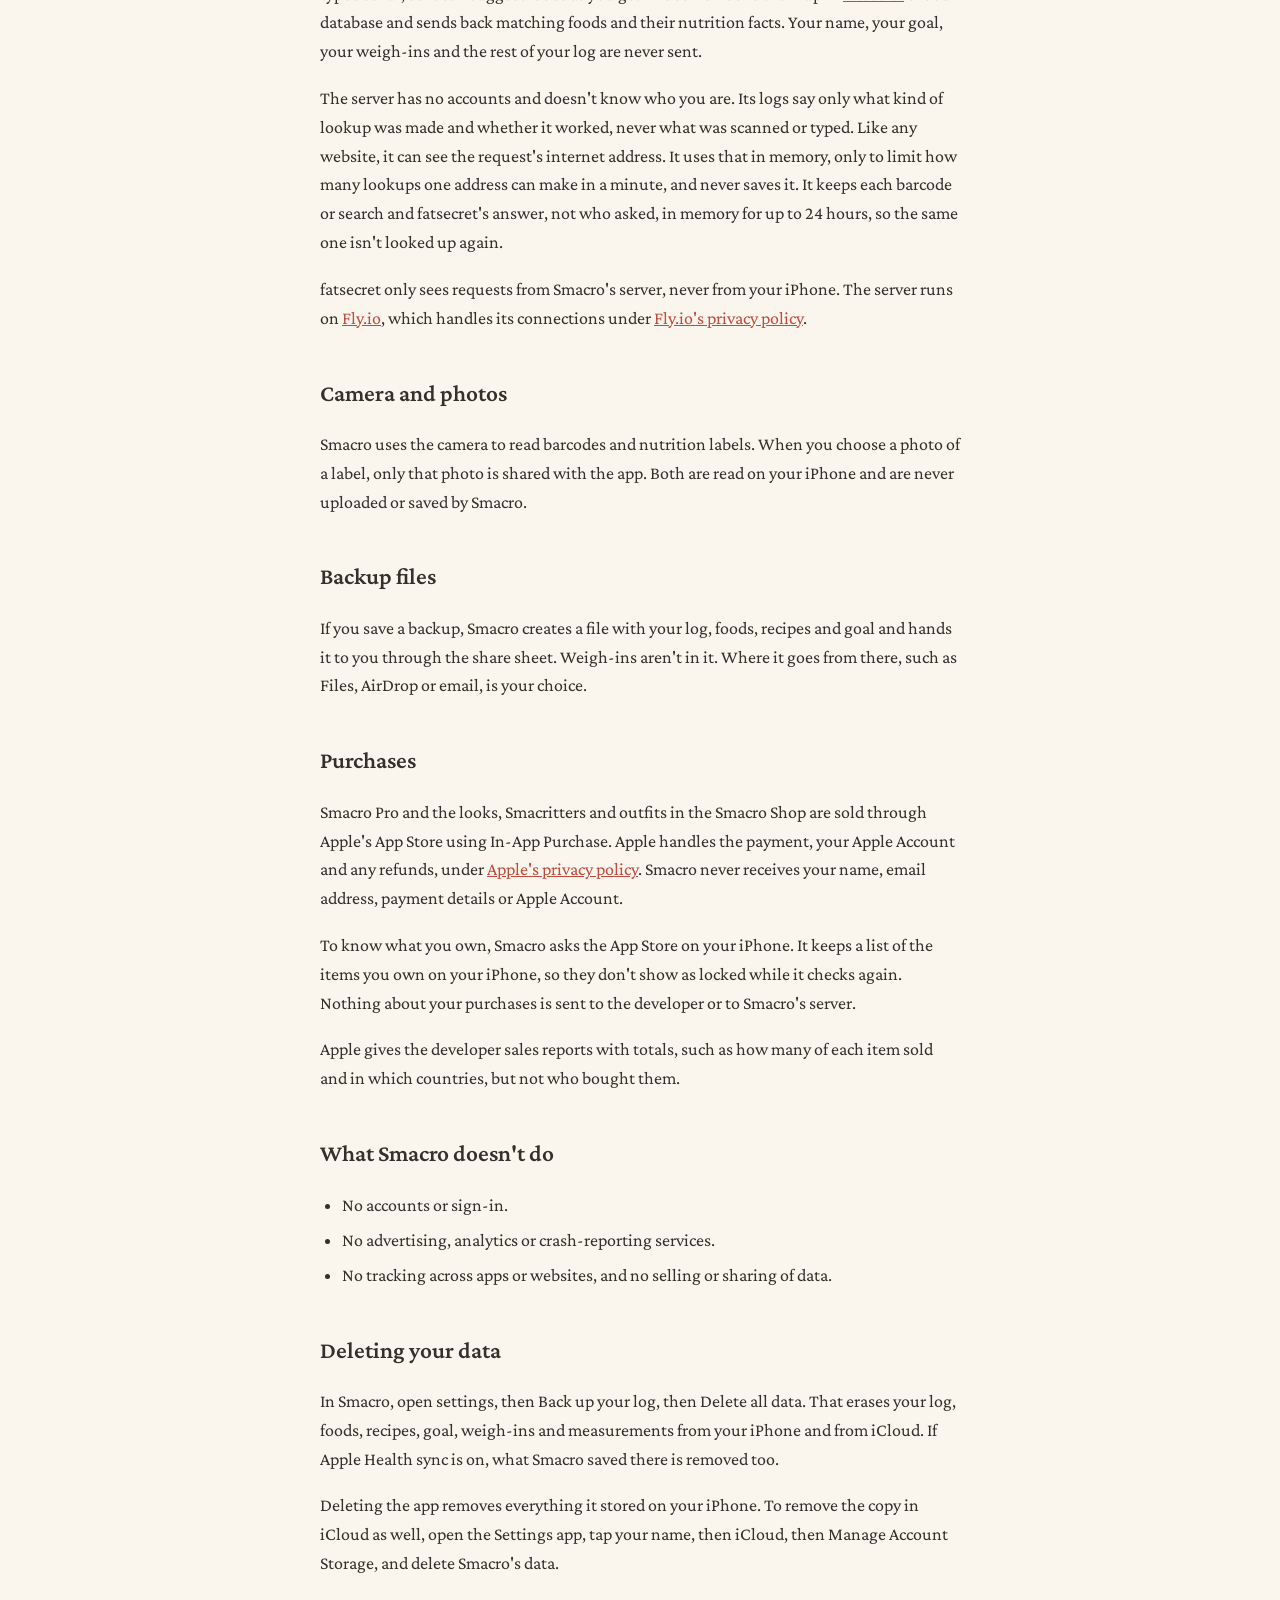
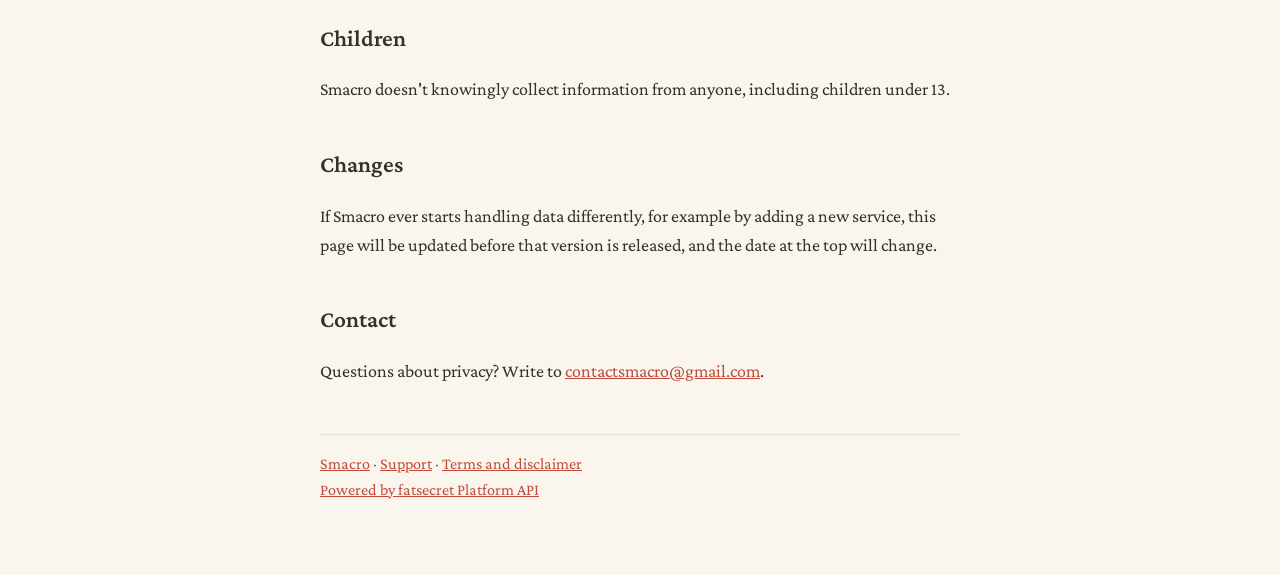
==== commit c3e37935: "Match the privacy summary to the App Store label Co-Authored-By: Claude Opus 5.5 <noreply@anthropic." ====
--- a/privacy.html
+++ b/privacy.html
@@ -17,7 +17,7 @@
 </header>
 
 <div class="card">
-  <p><strong>In short:</strong> Smacro doesn't collect your data. What you log stays on your iPhone and Apple Watch, in your own iCloud account if you use iCloud, and in Apple Health if you turn that on. To find foods, Smacro looks up what you scan or type, without knowing who you are. There are no accounts, ads, analytics or tracking. Purchases go through Apple, and Smacro never sees your payment details.</p>
+  <p><strong>In short:</strong> Smacro doesn't know who you are and doesn't keep your log on a server. What you log stays on your iPhone and Apple Watch, in your own iCloud account if you use iCloud, and in Apple Health if you turn that on. To find foods, Smacro looks up what you scan or type, without knowing who you are. There are no accounts, ads, analytics or tracking. Purchases go through Apple, and Smacro never sees your payment details.</p>
 </div>
 
 <h2>What you put into Smacro</h2>
--- a/style.css
+++ b/style.css
@@ -39,3 +39,5 @@
 .card p { margin: 0.3em 0; }
 nav { display: flex; gap: 20px; flex-wrap: wrap; margin-top: 8px; }
 footer { border-top: 1px solid var(--rule); margin-top: 48px; padding-top: 16px; color: var(--soft); font-size: 0.9em; }
+.shots { display: grid; grid-template-columns: repeat(3, 1fr); gap: 12px; margin: 8px 0 12px; }
+.shots img { display: block; width: 100%; height: auto; border: 1px solid var(--rule); border-radius: 16px; }
